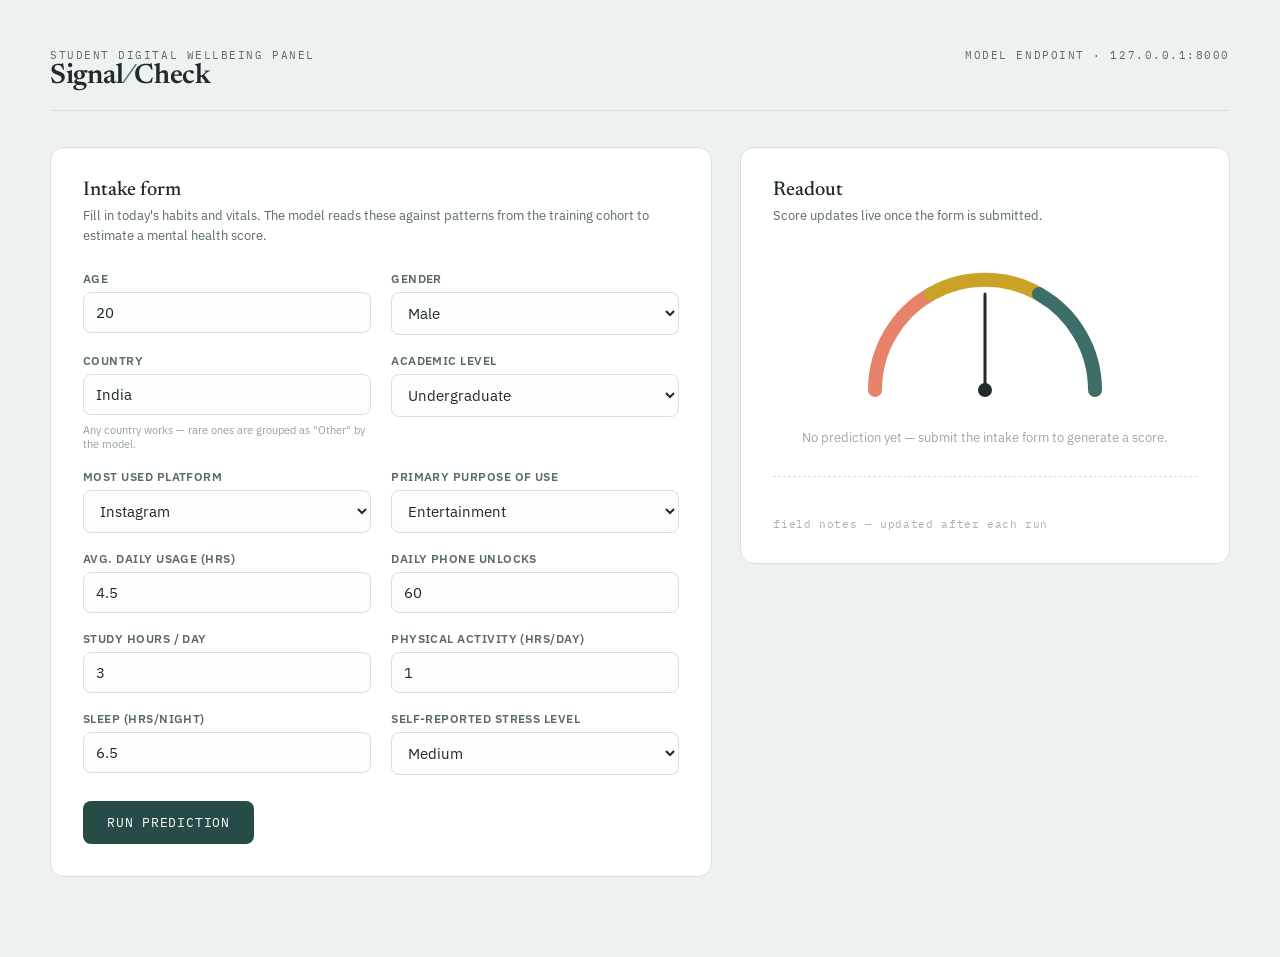
==== index.html @ 98a723a8 "first commit" ====
<!DOCTYPE html>
<html lang="en">
<head>
<meta charset="UTF-8" />
<meta name="viewport" content="width=device-width, initial-scale=1.0" />
<title>Digital Wellbeing Check-in</title>
<link rel="preconnect" href="https://fonts.googleapis.com">
<link href="https://fonts.googleapis.com/css2?family=Newsreader:ital,wght@0,400;0,500;0,600;1,400&family=IBM+Plex+Sans:wght@400;500;600&family=IBM+Plex+Mono:wght@400;500;600&display=swap" rel="stylesheet">
<link rel="stylesheet" href="style.css">
</head>
<body>
<div class="wrap">

  <header class="top">
    <div>
      <div class="eyebrow">Student Digital Wellbeing Panel</div>
      <div class="brand">Signal<span>/</span>Check</div>
    </div>
    <div class="eyebrow">Model endpoint · 127.0.0.1:8000</div>
  </header>

  <div class="grid">

    <section class="card">
      <h2>Intake form</h2>
      <p class="sub">Fill in today's habits and vitals. The model reads these against patterns from the training cohort to estimate a mental health score.</p>

      <form id="intake-form">
        <div class="field">
          <label for="age">Age</label>
          <input type="number" id="age" min="7" max="100" value="20" required />
        </div>

        <div class="field">
          <label for="gender">Gender</label>
          <select id="gender" required>
            <option value="male">Male</option>
            <option value="female">Female</option>
          </select>
        </div>

        <div class="field">
          <label for="country">Country</label>
          <input type="text" id="country" placeholder="e.g. India" value="India" required />
          <span class="hint">Any country works — rare ones are grouped as "Other" by the model.</span>
        </div>

        <div class="field">
          <label for="academic">Academic level</label>
          <select id="academic" required>
            <option value="Undergraduate">Undergraduate</option>
            <option value="Graduate">Graduate</option>
            <option value="High School">High School</option>
          </select>
        </div>

        <div class="field">
          <label for="platform">Most used platform</label>
          <select id="platform" required>
            <option>Facebook</option>
            <option>LinkedIn</option>
            <option selected>Instagram</option>
            <option>Snapchat</option>
            <option>Twitter</option>
            <option>YouTube</option>
            <option>TikTok</option>
            <option>LINE</option>
            <option>KakaoTalk</option>
            <option>VKontakte</option>
            <option>WhatsApp</option>
            <option>WeChat</option>
          </select>
        </div>

        <div class="field">
          <label for="purpose">Primary purpose of use</label>
          <select id="purpose" required>
            <option>Networking</option>
            <option>Education</option>
            <option selected>Entertainment</option>
            <option>News</option>
          </select>
        </div>

        <div class="field">
          <label for="usage">Avg. daily usage (hrs)</label>
          <input type="number" id="usage" step="0.1" min="0" max="24" value="4.5" required />
        </div>

        <div class="field">
          <label for="unlocks">Daily phone unlocks</label>
          <input type="number" id="unlocks" min="0" value="60" required />
        </div>

        <div class="field">
          <label for="study">Study hours / day</label>
          <input type="number" id="study" step="0.1" min="0" max="24" value="3" required />
        </div>

        <div class="field">
          <label for="activity">Physical activity (hrs/day)</label>
          <input type="number" id="activity" step="0.1" min="0" max="24" value="1" required />
        </div>

        <div class="field">
          <label for="sleep">Sleep (hrs/night)</label>
          <input type="number" id="sleep" step="0.1" min="0" max="24" value="6.5" required />
        </div>

        <div class="field">
          <label for="stress">Self-reported stress level</label>
          <select id="stress" required>
            <option>Low</option>
            <option selected>Medium</option>
            <option>High</option>
            <option>Very High</option>
          </select>
        </div>

        <div class="submit-row">
          <button type="submit" class="run" id="run-btn">Run prediction</button>
          <span class="status" id="status-msg"></span>
        </div>
      </form>
    </section>

    <section class="card readout">
      <h2>Readout</h2>
      <p class="sub">Score updates live once the form is submitted.</p>

      <div class="gauge-box" id="gauge-box">
        <svg id="gauge" viewBox="0 0 260 150">
          <path d="M 20 130 A 110 110 0 0 1 76 34" fill="none" stroke="#E8836B" stroke-width="14" stroke-linecap="round"/>
          <path d="M 76 34 A 110 110 0 0 1 184 34" fill="none" stroke="#C9A227" stroke-width="14" stroke-linecap="round"/>
          <path d="M 184 34 A 110 110 0 0 1 240 130" fill="none" stroke="#3E6E68" stroke-width="14" stroke-linecap="round"/>
          <g class="needle" id="needle">
            <line x1="130" y1="130" x2="130" y2="34" stroke="#1F2A2E" stroke-width="3" stroke-linecap="round"/>
            <circle cx="130" cy="130" r="7" fill="#1F2A2E"/>
          </g>
        </svg>
        <div id="empty-state" class="readout-empty">No prediction yet — submit the intake form to generate a score.</div>
        <div id="result-block" style="display:none;">
          <div class="score-num" id="score-num">--</div>
          <div class="score-label">Predicted score / 10</div>
          <div class="tier" id="tier-label"></div>
        </div>
      </div>

      <div class="divider"></div>
      <div class="signature">field notes — updated after each run</div>
    </section>

  </div>
</div>

<script src="script.js"></script>
</body>
</html>
---- style.css ----
:root{
  --bg: #EDF1EF;
  --panel: #FFFFFF;
  --ink: #1F2A2E;
  --ink-soft: #5B6B67;
  --teal: #3E6E68;
  --teal-deep: #274B46;
  --coral: #E8836B;
  --line: #D8E0DC;
  --amber: #C9A227;
}
*{box-sizing:border-box;}
html,body{margin:0;padding:0;}
body{
  background: var(--bg);
  color: var(--ink);
  font-family: 'IBM Plex Sans', sans-serif;
  min-height:100vh;
  display:flex;
  align-items:flex-start;
  justify-content:center;
  padding: 48px 24px 80px;
}
.wrap{
  width:100%;
  max-width:1180px;
}
header.top{
  display:flex;
  align-items:baseline;
  justify-content:space-between;
  margin-bottom:36px;
  border-bottom: 1px solid var(--line);
  padding-bottom:20px;
  flex-wrap:wrap;
  gap:12px;
}
.brand{
  font-family:'Newsreader', serif;
  font-size:28px;
  font-weight:600;
  letter-spacing:-0.01em;
}
.brand span{ color: var(--teal); font-style:italic; }
.eyebrow{
  font-family:'IBM Plex Mono', monospace;
  font-size:11px;
  letter-spacing:0.14em;
  text-transform:uppercase;
  color: var(--ink-soft);
}
.grid{
  display:grid;
  grid-template-columns: 1.15fr 0.85fr;
  gap: 28px;
  align-items:start;
}
@media (max-width: 880px){
  .grid{ grid-template-columns: 1fr; }
}
.card{
  background: var(--panel);
  border: 1px solid var(--line);
  border-radius: 14px;
  padding: 32px;
}
.card h2{
  font-family:'Newsreader', serif;
  font-weight:500;
  font-size:20px;
  margin:0 0 6px 0;
}
.card .sub{
  font-size:13px;
  color: var(--ink-soft);
  margin:0 0 26px 0;
  line-height:1.5;
}
form{
  display:grid;
  grid-template-columns: repeat(2, 1fr);
  gap: 18px 20px;
}
.field{ display:flex; flex-direction:column; gap:6px; }
.field.full{ grid-column: 1 / -1; }
label{
  font-size:11.5px;
  font-weight:600;
  letter-spacing:0.04em;
  text-transform:uppercase;
  color: var(--ink-soft);
}
input, select{
  font-family:'IBM Plex Sans', sans-serif;
  font-size:14.5px;
  padding:10px 12px;
  border:1px solid var(--line);
  border-radius:8px;
  background:#FCFDFC;
  color: var(--ink);
  outline:none;
  transition: border-color .15s ease, box-shadow .15s ease;
}
input:focus, select:focus{
  border-color: var(--teal);
  box-shadow: 0 0 0 3px rgba(62,110,104,0.12);
}
.hint{ font-size:11px; color:#93A19C; margin-top:2px; }
.submit-row{
  grid-column: 1 / -1;
  display:flex;
  align-items:center;
  gap:14px;
  margin-top:8px;
}
button.run{
  font-family:'IBM Plex Mono', monospace;
  font-size:13px;
  letter-spacing:0.06em;
  text-transform:uppercase;
  background: var(--teal-deep);
  color:#fff;
  border:none;
  padding:13px 24px;
  border-radius:8px;
  cursor:pointer;
  transition: background .15s ease, transform .1s ease;
}
button.run:hover{ background: var(--teal); }
button.run:active{ transform: translateY(1px); }
button.run:disabled{ background:#A9B6B2; cursor:not-allowed; }
.status{
  font-family:'IBM Plex Mono', monospace;
  font-size:12px;
  color: var(--ink-soft);
}
.status.err{ color: var(--coral); }

/* --- readout panel --- */
.readout{
  position: sticky;
  top: 32px;
  display:flex;
  flex-direction:column;
  align-items:center;
  text-align:center;
}
.readout h2{ align-self:flex-start; }
.readout .sub{ align-self:flex-start; }
.gauge-box{
  width:100%;
  display:flex;
  flex-direction:column;
  align-items:center;
  padding-top:8px;
}
svg#gauge{ width: 260px; height: 150px; overflow:visible; }
.needle{
  transform-origin: 130px 130px;
  transition: transform 1.1s cubic-bezier(.34,1.4,.4,1);
}
.score-num{
  font-family:'IBM Plex Mono', monospace;
  font-size:42px;
  font-weight:600;
  margin-top:2px;
  color: var(--teal-deep);
}
.score-label{
  font-size:11px;
  letter-spacing:0.12em;
  text-transform:uppercase;
  color: var(--ink-soft);
  margin-top:2px;
}
.tier{
  margin-top:18px;
  font-family:'Newsreader', serif;
  font-style:italic;
  font-size:17px;
  color: var(--ink);
  min-height:24px;
}
.divider{
  width:100%;
  border-top:1px dashed var(--line);
  margin:24px 0 18px;
}
.readout-empty{
  color:#9CA9A4;
  font-size:13px;
  line-height:1.6;
  padding: 18px 6px 4px;
}
.signature{
  font-family:'IBM Plex Mono', monospace;
  font-size:10.5px;
  color:#A6B2AE;
  letter-spacing:0.06em;
  text-align:left;
  align-self:flex-start;
  margin-top:22px;
}
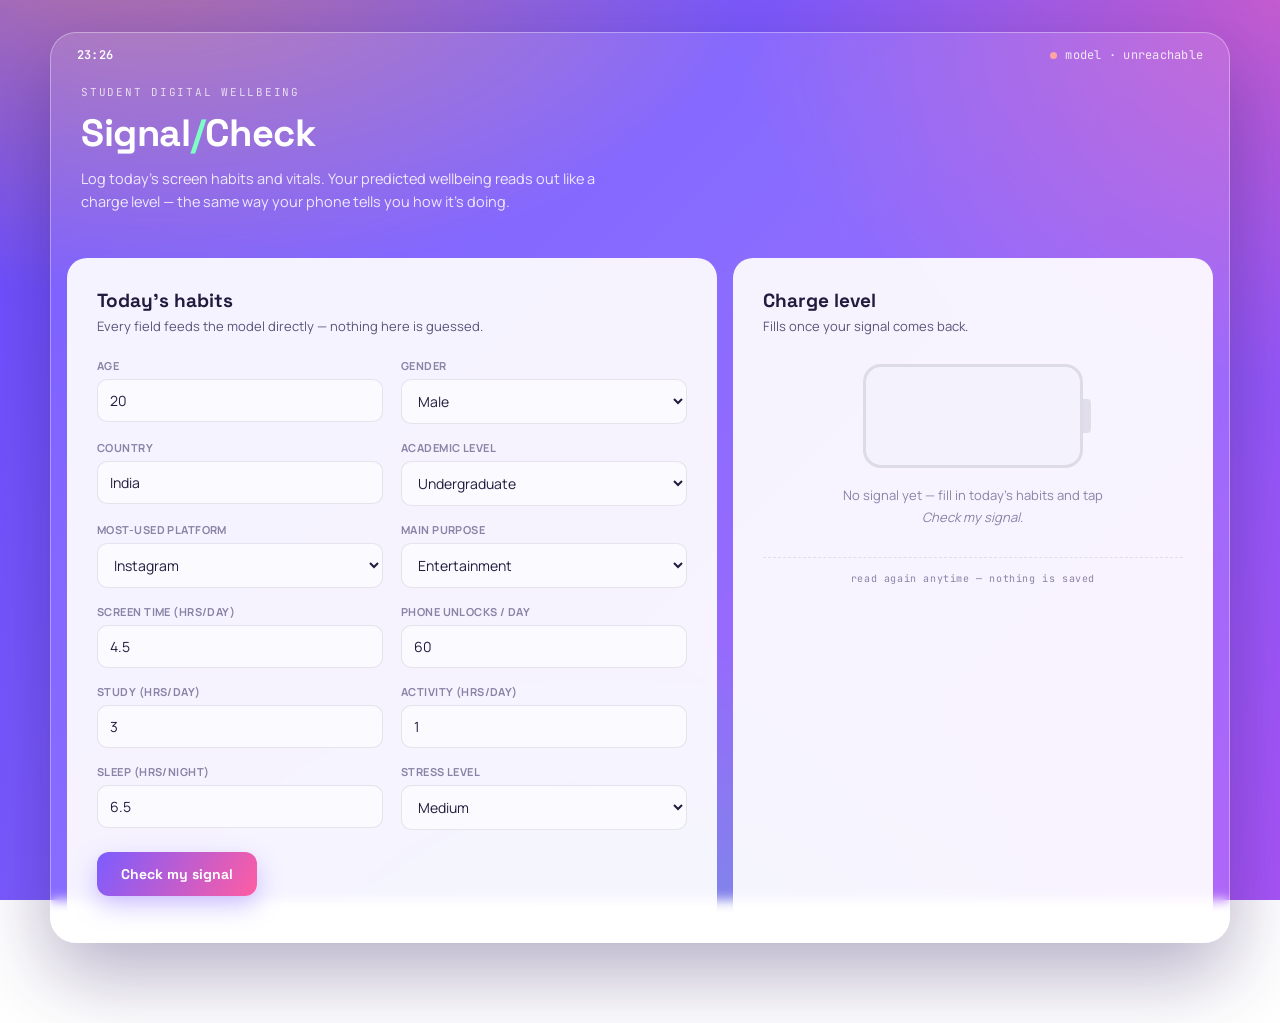
==== commit 7f87f5b7: "this is correct frontend" ====
--- a/index.html
+++ b/index.html
@@ -3,29 +3,38 @@
 <head>
 <meta charset="UTF-8" />
 <meta name="viewport" content="width=device-width, initial-scale=1.0" />
-<title>Digital Wellbeing Check-in</title>
+<title>Signal/Check — Digital Wellbeing Read</title>
+<meta name="description" content="Check your predicted wellbeing charge from today's screen habits." />
+<meta name="theme-color" content="#3B2E7E" />
 <link rel="preconnect" href="https://fonts.googleapis.com">
-<link href="https://fonts.googleapis.com/css2?family=Newsreader:ital,wght@0,400;0,500;0,600;1,400&family=IBM+Plex+Sans:wght@400;500;600&family=IBM+Plex+Mono:wght@400;500;600&display=swap" rel="stylesheet">
+<link href="https://fonts.googleapis.com/css2?family=Space+Grotesk:wght@500;600;700&family=Manrope:wght@400;500;600;700&family=JetBrains+Mono:wght@400;500;600&display=swap" rel="stylesheet">
+
 <link rel="stylesheet" href="style.css">
 </head>
 <body>
-<div class="wrap">
+<div class="device">
 
-  <header class="top">
-    <div>
-      <div class="eyebrow">Student Digital Wellbeing Panel</div>
-      <div class="brand">Signal<span>/</span>Check</div>
-    </div>
-    <div class="eyebrow">Model endpoint · 127.0.0.1:8000</div>
-  </header>
+  <div class="statusbar">
+    <span class="clock" id="clock">--:--</span>
+    <span class="link-status">
+      <span class="dot" id="link-dot"></span>
+      <span id="link-text">model · checking</span>
+    </span>
+  </div>
+
+  <div class="hero">
+    <div class="eyebrow">Student digital wellbeing</div>
+    <div class="brand">Signal<span class="slash">/</span>Check</div>
+    <p class="tagline">Log today's screen habits and vitals. Your predicted wellbeing reads out like a charge level — the same way your phone tells you how it's doing.</p>
+  </div>
 
   <div class="grid">
 
-    <section class="card">
-      <h2>Intake form</h2>
-      <p class="sub">Fill in today's habits and vitals. The model reads these against patterns from the training cohort to estimate a mental health score.</p>
+    <section class="panel">
+      <h2>Today's habits</h2>
+      <p class="sub">Every field feeds the model directly — nothing here is guessed.</p>
 
-      <form id="intake-form">
+      <form id="intake-form" aria-label="Daily habits form">
         <div class="field">
           <label for="age">Age</label>
           <input type="number" id="age" min="7" max="100" value="20" required />
@@ -42,7 +51,6 @@
         <div class="field">
           <label for="country">Country</label>
           <input type="text" id="country" placeholder="e.g. India" value="India" required />
-          <span class="hint">Any country works — rare ones are grouped as "Other" by the model.</span>
         </div>
 
         <div class="field">
@@ -55,7 +63,7 @@
         </div>
 
         <div class="field">
-          <label for="platform">Most used platform</label>
+          <label for="platform">Most-used platform</label>
           <select id="platform" required>
             <option>Facebook</option>
             <option>LinkedIn</option>
@@ -73,7 +81,7 @@
         </div>
 
         <div class="field">
-          <label for="purpose">Primary purpose of use</label>
+          <label for="purpose">Main purpose</label>
           <select id="purpose" required>
             <option>Networking</option>
             <option>Education</option>
@@ -83,22 +91,22 @@
         </div>
 
         <div class="field">
-          <label for="usage">Avg. daily usage (hrs)</label>
+          <label for="usage">Screen time (hrs/day)</label>
           <input type="number" id="usage" step="0.1" min="0" max="24" value="4.5" required />
         </div>
 
         <div class="field">
-          <label for="unlocks">Daily phone unlocks</label>
+          <label for="unlocks">Phone unlocks / day</label>
           <input type="number" id="unlocks" min="0" value="60" required />
         </div>
 
         <div class="field">
-          <label for="study">Study hours / day</label>
+          <label for="study">Study (hrs/day)</label>
           <input type="number" id="study" step="0.1" min="0" max="24" value="3" required />
         </div>
 
         <div class="field">
-          <label for="activity">Physical activity (hrs/day)</label>
+          <label for="activity">Activity (hrs/day)</label>
           <input type="number" id="activity" step="0.1" min="0" max="24" value="1" required />
         </div>
 
@@ -108,7 +116,7 @@
         </div>
 
         <div class="field">
-          <label for="stress">Self-reported stress level</label>
+          <label for="stress">Stress level</label>
           <select id="stress" required>
             <option>Low</option>
             <option selected>Medium</option>
@@ -118,36 +126,40 @@
         </div>
 
         <div class="submit-row">
-          <button type="submit" class="run" id="run-btn">Run prediction</button>
-          <span class="status" id="status-msg"></span>
+          <button type="submit" class="run" id="run-btn">Check my signal</button>
+          <span class="status" id="status-msg" role="status" aria-live="polite"></span>
         </div>
       </form>
     </section>
 
-    <section class="card readout">
-      <h2>Readout</h2>
-      <p class="sub">Score updates live once the form is submitted.</p>
+    <section class="panel readout" aria-label="Wellbeing readout">
+      <h2>Charge level</h2>
+      <p class="sub">Fills once your signal comes back.</p>
 
-      <div class="gauge-box" id="gauge-box">
-        <svg id="gauge" viewBox="0 0 260 150">
-          <path d="M 20 130 A 110 110 0 0 1 76 34" fill="none" stroke="#E8836B" stroke-width="14" stroke-linecap="round"/>
-          <path d="M 76 34 A 110 110 0 0 1 184 34" fill="none" stroke="#C9A227" stroke-width="14" stroke-linecap="round"/>
-          <path d="M 184 34 A 110 110 0 0 1 240 130" fill="none" stroke="#3E6E68" stroke-width="14" stroke-linecap="round"/>
-          <g class="needle" id="needle">
-            <line x1="130" y1="130" x2="130" y2="34" stroke="#1F2A2E" stroke-width="3" stroke-linecap="round"/>
-            <circle cx="130" cy="130" r="7" fill="#1F2A2E"/>
-          </g>
-        </svg>
-        <div id="empty-state" class="readout-empty">No prediction yet — submit the intake form to generate a score.</div>
+      <div class="battery-wrap">
+        <div class="battery" role="img" aria-label="Wellbeing charge indicator">
+          <div class="battery-fill" id="battery-fill"></div>
+        </div>
+
+        <div id="empty-state" class="readout-empty">No signal yet — fill in today's habits and tap <em>Check my signal</em>.</div>
+
         <div id="result-block" style="display:none;">
-          <div class="score-num" id="score-num">--</div>
-          <div class="score-label">Predicted score / 10</div>
-          <div class="tier" id="tier-label"></div>
+          <div class="battery-readout">
+            <div class="pct"><span id="pct-num">--</span><span class="sign">%</span></div>
+            <div class="pct-label">Wellbeing charge</div>
+          </div>
+          <div class="tier-msg" id="tier-msg"></div>
         </div>
       </div>
 
+      <div class="chips" id="chips" style="display:none;">
+        <div class="chip"><span class="label">Screen time</span><span class="val" id="chip-screen">--</span></div>
+        <div class="chip"><span class="label">Sleep</span><span class="val" id="chip-sleep">--</span></div>
+        <div class="chip"><span class="label">Stress</span><span class="val" id="chip-stress">--</span></div>
+      </div>
+
       <div class="divider"></div>
-      <div class="signature">field notes — updated after each run</div>
+      <div class="signature">read again anytime — nothing is saved</div>
     </section>
 
   </div>
--- a/style.css
+++ b/style.css
@@ -1,203 +1,299 @@
 :root{
-  --bg: #EDF1EF;
-  --panel: #FFFFFF;
-  --ink: #1F2A2E;
-  --ink-soft: #5B6B67;
-  --teal: #3E6E68;
-  --teal-deep: #274B46;
-  --coral: #E8836B;
-  --line: #D8E0DC;
-  --amber: #C9A227;
-}
-*{box-sizing:border-box;}
-html,body{margin:0;padding:0;}
-body{
-  background: var(--bg);
-  color: var(--ink);
-  font-family: 'IBM Plex Sans', sans-serif;
-  min-height:100vh;
-  display:flex;
-  align-items:flex-start;
-  justify-content:center;
-  padding: 48px 24px 80px;
-}
-.wrap{
-  width:100%;
-  max-width:1180px;
-}
-header.top{
-  display:flex;
-  align-items:baseline;
-  justify-content:space-between;
-  margin-bottom:36px;
-  border-bottom: 1px solid var(--line);
-  padding-bottom:20px;
-  flex-wrap:wrap;
-  gap:12px;
-}
-.brand{
-  font-family:'Newsreader', serif;
-  font-size:28px;
-  font-weight:600;
-  letter-spacing:-0.01em;
-}
-.brand span{ color: var(--teal); font-style:italic; }
-.eyebrow{
-  font-family:'IBM Plex Mono', monospace;
-  font-size:11px;
-  letter-spacing:0.14em;
-  text-transform:uppercase;
-  color: var(--ink-soft);
-}
-.grid{
-  display:grid;
-  grid-template-columns: 1.15fr 0.85fr;
-  gap: 28px;
-  align-items:start;
-}
-@media (max-width: 880px){
-  .grid{ grid-template-columns: 1fr; }
-}
-.card{
-  background: var(--panel);
-  border: 1px solid var(--line);
-  border-radius: 14px;
-  padding: 32px;
-}
-.card h2{
-  font-family:'Newsreader', serif;
-  font-weight:500;
-  font-size:20px;
-  margin:0 0 6px 0;
-}
-.card .sub{
-  font-size:13px;
-  color: var(--ink-soft);
-  margin:0 0 26px 0;
-  line-height:1.5;
-}
-form{
-  display:grid;
-  grid-template-columns: repeat(2, 1fr);
-  gap: 18px 20px;
-}
-.field{ display:flex; flex-direction:column; gap:6px; }
-.field.full{ grid-column: 1 / -1; }
-label{
-  font-size:11.5px;
-  font-weight:600;
-  letter-spacing:0.04em;
-  text-transform:uppercase;
-  color: var(--ink-soft);
-}
-input, select{
-  font-family:'IBM Plex Sans', sans-serif;
-  font-size:14.5px;
-  padding:10px 12px;
-  border:1px solid var(--line);
-  border-radius:8px;
-  background:#FCFDFC;
-  color: var(--ink);
-  outline:none;
-  transition: border-color .15s ease, box-shadow .15s ease;
-}
-input:focus, select:focus{
-  border-color: var(--teal);
-  box-shadow: 0 0 0 3px rgba(62,110,104,0.12);
-}
-.hint{ font-size:11px; color:#93A19C; margin-top:2px; }
-.submit-row{
-  grid-column: 1 / -1;
-  display:flex;
-  align-items:center;
-  gap:14px;
-  margin-top:8px;
-}
-button.run{
-  font-family:'IBM Plex Mono', monospace;
-  font-size:13px;
-  letter-spacing:0.06em;
-  text-transform:uppercase;
-  background: var(--teal-deep);
-  color:#fff;
-  border:none;
-  padding:13px 24px;
-  border-radius:8px;
-  cursor:pointer;
-  transition: background .15s ease, transform .1s ease;
-}
-button.run:hover{ background: var(--teal); }
-button.run:active{ transform: translateY(1px); }
-button.run:disabled{ background:#A9B6B2; cursor:not-allowed; }
-.status{
-  font-family:'IBM Plex Mono', monospace;
-  font-size:12px;
-  color: var(--ink-soft);
-}
-.status.err{ color: var(--coral); }
-
-/* --- readout panel --- */
-.readout{
-  position: sticky;
-  top: 32px;
-  display:flex;
-  flex-direction:column;
-  align-items:center;
-  text-align:center;
-}
-.readout h2{ align-self:flex-start; }
-.readout .sub{ align-self:flex-start; }
-.gauge-box{
-  width:100%;
-  display:flex;
-  flex-direction:column;
-  align-items:center;
-  padding-top:8px;
-}
-svg#gauge{ width: 260px; height: 150px; overflow:visible; }
-.needle{
-  transform-origin: 130px 130px;
-  transition: transform 1.1s cubic-bezier(.34,1.4,.4,1);
-}
-.score-num{
-  font-family:'IBM Plex Mono', monospace;
-  font-size:42px;
-  font-weight:600;
-  margin-top:2px;
-  color: var(--teal-deep);
-}
-.score-label{
-  font-size:11px;
-  letter-spacing:0.12em;
-  text-transform:uppercase;
-  color: var(--ink-soft);
-  margin-top:2px;
-}
-.tier{
-  margin-top:18px;
-  font-family:'Newsreader', serif;
-  font-style:italic;
-  font-size:17px;
-  color: var(--ink);
-  min-height:24px;
-}
-.divider{
-  width:100%;
-  border-top:1px dashed var(--line);
-  margin:24px 0 18px;
-}
-.readout-empty{
-  color:#9CA9A4;
-  font-size:13px;
-  line-height:1.6;
-  padding: 18px 6px 4px;
-}
-.signature{
-  font-family:'IBM Plex Mono', monospace;
-  font-size:10.5px;
-  color:#A6B2AE;
-  letter-spacing:0.06em;
-  text-align:left;
-  align-self:flex-start;
-  margin-top:22px;
-}
+    --ink: #221B3D;
+    --ink-soft: #5B5478;
+    --ink-faint: #8A83A6;
+    --panel: rgba(255,255,255,0.92);
+    --panel-2: rgba(255,255,255,0.65);
+    --line: rgba(34,27,61,0.10);
+
+    --violet: #7C5CFF;
+    --pink: #FF5DA2;
+    --orange: #FF9B4A;
+    --teal: #16C8B4;
+    --amber: #FFC24B;
+    --coral: #FF6B6B;
+  }
+
+  *{ box-sizing: border-box; }
+  html,body{ margin:0; padding:0; }
+
+  body{
+    min-height: 100vh;
+    font-family: 'Manrope', sans-serif;
+    color: var(--ink);
+    padding: 32px 20px 80px;
+    background:
+      radial-gradient(1200px 700px at 10% -10%, rgba(255,155,74,0.55), transparent 55%),
+      radial-gradient(1000px 700px at 100% 0%, rgba(255,93,162,0.5), transparent 55%),
+      radial-gradient(1000px 800px at 50% 120%, rgba(22,200,180,0.45), transparent 55%),
+      linear-gradient(135deg, #6A4CFF 0%, #7C5CFF 45%, #A855F7 100%);
+    background-attachment: fixed;
+  }
+
+  .device{
+    max-width: 1180px;
+    margin: 0 auto;
+    border-radius: 26px;
+    overflow: hidden;
+    background: rgba(255,255,255,0.10);
+    border: 1px solid rgba(255,255,255,0.35);
+    backdrop-filter: blur(6px);
+    box-shadow: 0 30px 80px rgba(40, 20, 90, 0.35);
+  }
+
+  /* ---- status bar ---- */
+  .statusbar{
+    display:flex;
+    align-items:center;
+    justify-content:space-between;
+    padding: 14px 26px;
+    font-family: 'JetBrains Mono', monospace;
+    font-size: 12px;
+    color: rgba(255,255,255,0.85);
+    letter-spacing: 0.02em;
+  }
+  .clock{ color: #fff; font-weight: 600; }
+  .link-status{ display:flex; align-items:center; gap: 8px; }
+  .dot{
+    width: 7px; height: 7px; border-radius: 50%;
+    background: rgba(255,255,255,0.4);
+  }
+  .dot.linked{ background: #7CFFC4; animation: pulse 2.2s ease-in-out infinite; }
+  .dot.error{ background: #FFA3A3; }
+  @keyframes pulse{
+    0%,100%{ box-shadow: 0 0 0 0 rgba(124,255,196,0.45); }
+    50%{ box-shadow: 0 0 0 6px rgba(124,255,196,0); }
+  }
+
+  /* ---- hero ---- */
+  .hero{
+    padding: 8px 30px 30px;
+  }
+  .eyebrow{
+    font-family: 'JetBrains Mono', monospace;
+    font-size: 11px;
+    letter-spacing: 0.16em;
+    text-transform: uppercase;
+    color: rgba(255,255,255,0.75);
+    margin-bottom: 10px;
+  }
+  .brand{
+    font-family: 'Space Grotesk', sans-serif;
+    font-weight: 700;
+    font-size: 38px;
+    letter-spacing: -0.01em;
+    color: #fff;
+  }
+  .brand .slash{ color: #7CFFC4; }
+  .tagline{
+    font-size: 14.5px;
+    color: rgba(255,255,255,0.85);
+    margin-top: 10px;
+    max-width: 560px;
+    line-height: 1.6;
+  }
+
+  /* ---- layout ---- */
+  .grid{
+    display: grid;
+    grid-template-columns: 1.15fr 0.85fr;
+    gap: 16px;
+    padding: 0 16px 16px;
+  }
+  @media (max-width: 900px){
+    .grid{ grid-template-columns: 1fr; }
+  }
+
+  .panel{
+    background: var(--panel);
+    border-radius: 20px;
+    padding: 30px;
+  }
+  .panel h2{
+    font-family: 'Space Grotesk', sans-serif;
+    font-weight: 700;
+    font-size: 19px;
+    margin: 0 0 4px 0;
+  }
+  .panel .sub{
+    font-size: 13px;
+    color: var(--ink-soft);
+    margin: 0 0 22px 0;
+    line-height: 1.5;
+  }
+
+  form{
+    display: grid;
+    grid-template-columns: repeat(2, 1fr);
+    gap: 16px 18px;
+  }
+  .field{ display:flex; flex-direction:column; gap:6px; }
+  label{
+    font-size: 11px;
+    font-weight: 700;
+    letter-spacing: 0.04em;
+    text-transform: uppercase;
+    color: var(--ink-faint);
+  }
+  input, select{
+    font-family: 'Manrope', sans-serif;
+    font-size: 14px;
+    padding: 11px 12px;
+    border: 1.5px solid var(--line);
+    border-radius: 10px;
+    background: #FBFAFF;
+    color: var(--ink);
+    outline: none;
+    transition: border-color .15s ease, box-shadow .15s ease;
+  }
+  input:focus, select:focus{
+    border-color: var(--violet);
+    box-shadow: 0 0 0 4px rgba(124,92,255,0.14);
+  }
+
+  .submit-row{
+    grid-column: 1 / -1;
+    display: flex;
+    align-items: center;
+    gap: 14px;
+    margin-top: 6px;
+  }
+  button.run{
+    font-family: 'Space Grotesk', sans-serif;
+    font-weight: 700;
+    font-size: 14px;
+    background: linear-gradient(120deg, var(--violet), var(--pink));
+    color: #fff;
+    border: none;
+    padding: 13px 24px;
+    border-radius: 12px;
+    cursor: pointer;
+    box-shadow: 0 10px 24px rgba(124,92,255,0.35);
+    transition: transform .12s ease, box-shadow .12s ease;
+  }
+  button.run:hover{ transform: translateY(-1px); box-shadow: 0 14px 28px rgba(124,92,255,0.42); }
+  button.run:active{ transform: translateY(0px); }
+  button.run:disabled{ background: #C9C4E0; box-shadow:none; cursor: not-allowed; }
+
+  .status{
+    font-family: 'JetBrains Mono', monospace;
+    font-size: 11.5px;
+    color: var(--ink-soft);
+  }
+  .status.err{ color: #E4436A; }
+
+  /* ---- readout / battery ---- */
+  .readout{
+    display:flex;
+    flex-direction:column;
+    align-items:center;
+    text-align:center;
+  }
+  .readout h2, .readout .sub{ align-self:flex-start; }
+
+  .battery-wrap{
+    width:100%;
+    display: flex;
+    flex-direction: column;
+    align-items: center;
+    padding: 6px 0 4px;
+  }
+  .battery{
+    width: 220px;
+    height: 104px;
+    border: 3px solid var(--line);
+    border-radius: 18px;
+    position: relative;
+    padding: 8px;
+    background: #F4F2FC;
+  }
+  .battery::after{
+    content:"";
+    position:absolute;
+    right: -11px;
+    top: 50%;
+    transform: translateY(-50%);
+    width: 8px;
+    height: 34px;
+    background: var(--line);
+    border-radius: 0 4px 4px 0;
+  }
+  .battery-fill{
+    height: 100%;
+    width: 0%;
+    border-radius: 11px;
+    background: linear-gradient(90deg, #D8D3EE, #D8D3EE);
+    transition: width 1.2s cubic-bezier(.22,1,.36,1), background 1.2s ease;
+  }
+  .battery-readout{ margin-top: 20px; text-align:center; }
+  .pct{
+    font-family: 'Space Grotesk', sans-serif;
+    font-weight: 700;
+    font-size: 42px;
+    background: linear-gradient(120deg, var(--violet), var(--pink));
+    -webkit-background-clip: text;
+    background-clip: text;
+    color: transparent;
+    line-height: 1;
+  }
+  .pct .sign{ font-size: 22px; -webkit-text-fill-color: var(--ink-soft); }
+  .pct-label{
+    font-family: 'JetBrains Mono', monospace;
+    font-size: 10.5px;
+    letter-spacing: 0.1em;
+    text-transform: uppercase;
+    color: var(--ink-faint);
+    margin-top: 6px;
+  }
+  .tier-msg{
+    font-size: 14px;
+    color: var(--ink-soft);
+    margin-top: 16px;
+    line-height: 1.6;
+    max-width: 300px;
+    text-align: center;
+  }
+  .readout-empty{
+    color: var(--ink-faint);
+    font-size: 13px;
+    line-height: 1.7;
+    text-align: center;
+    max-width: 260px;
+    margin: 16px auto 0;
+  }
+
+  .chips{
+    margin-top: 24px;
+    width: 100%;
+    display: flex;
+    flex-direction: column;
+    gap: 8px;
+  }
+  .chip{
+    display: flex;
+    align-items: center;
+    justify-content: space-between;
+    background: #F4F2FC;
+    border: 1px solid var(--line);
+    border-radius: 10px;
+    padding: 10px 14px;
+    font-size: 12.5px;
+  }
+  .chip .label{ color: var(--ink-soft); }
+  .chip .val{
+    font-family: 'JetBrains Mono', monospace;
+    color: var(--ink);
+    font-weight: 600;
+  }
+
+  .divider{
+    width:100%;
+    border-top: 1px dashed var(--line);
+    margin: 24px 0 14px;
+  }
+  .signature{
+    font-family: 'JetBrains Mono', monospace;
+    font-size: 10px;
+    color: var(--ink-faint);
+    letter-spacing: 0.06em;
+  }
